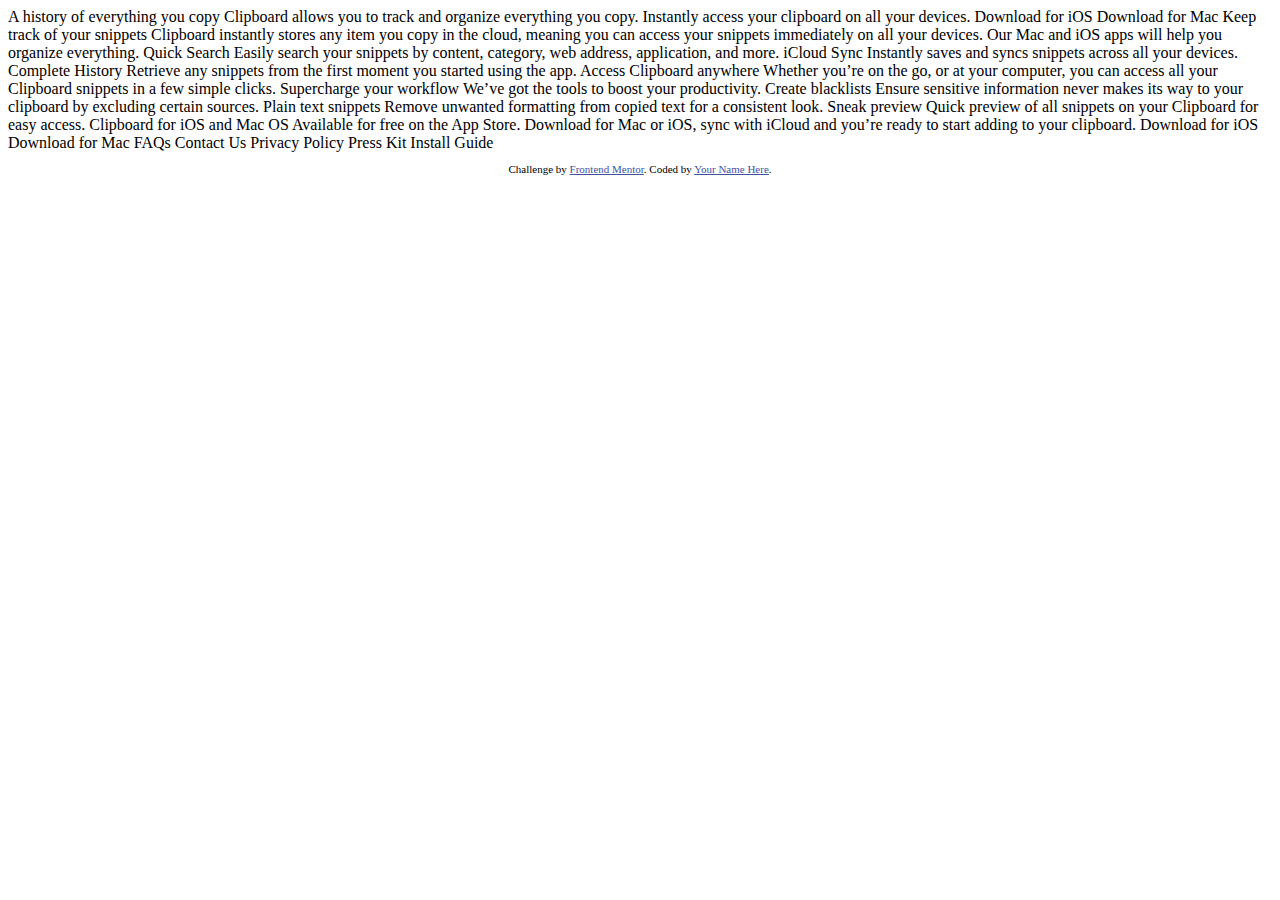
==== clipboard-landing-page-master/index.html @ a3b948dc "Next Challenge" ====
<!DOCTYPE html>
<html lang="en">
<head>
  <meta charset="UTF-8">
  <meta name="viewport" content="width=device-width, initial-scale=1.0"> <!-- displays site properly based on user's device -->

  <link rel="icon" type="image/png" sizes="32x32" href="./images/favicon-32x32.png">
  
  <title>Frontend Mentor | Clipboard landing page</title>

  <!-- Feel free to remove these styles or customise in your own stylesheet 👍 -->
  <style>
    .attribution { font-size: 11px; text-align: center; }
    .attribution a { color: hsl(228, 45%, 44%); }
  </style>
</head>
<body>

  A history of everything you copy

  Clipboard allows you to track and organize everything you 
  copy. Instantly access your clipboard on all your devices.

  Download for iOS
  Download for Mac

  Keep track of your snippets

  Clipboard instantly stores any item you copy in the cloud, 
  meaning you can access your snippets immediately on all your 
  devices. Our Mac and iOS apps will help you organize everything.

  Quick Search

  Easily search your snippets by content, category, web address, application, and more.

  iCloud Sync

  Instantly saves and syncs snippets across all your devices.

  Complete History

  Retrieve any snippets from the first moment you started using the app.

  Access Clipboard anywhere

  Whether you’re on the go, or at your computer, you can access all your Clipboard 
  snippets in a few simple clicks.

  Supercharge your workflow

  We’ve got the tools to boost your productivity.

  Create blacklists

  Ensure sensitive information never makes its way to your clipboard by excluding certain sources.

  Plain text snippets

  Remove unwanted formatting from copied text for a consistent look.

  Sneak preview

  Quick preview of all snippets on your Clipboard for easy access.

  Clipboard for iOS and Mac OS

  Available for free on the App Store. Download for Mac or iOS, sync with iCloud 
  and you’re ready to start adding to your clipboard.

  Download for iOS
  Download for Mac

  FAQs
  Contact Us
  Privacy Policy
  Press Kit
  Install Guide
  
  <footer>
    <p class="attribution">
      Challenge by <a href="https://www.frontendmentor.io?ref=challenge" target="_blank">Frontend Mentor</a>. 
      Coded by <a href="#">Your Name Here</a>.
    </p>
  </footer>
</body>
</html>
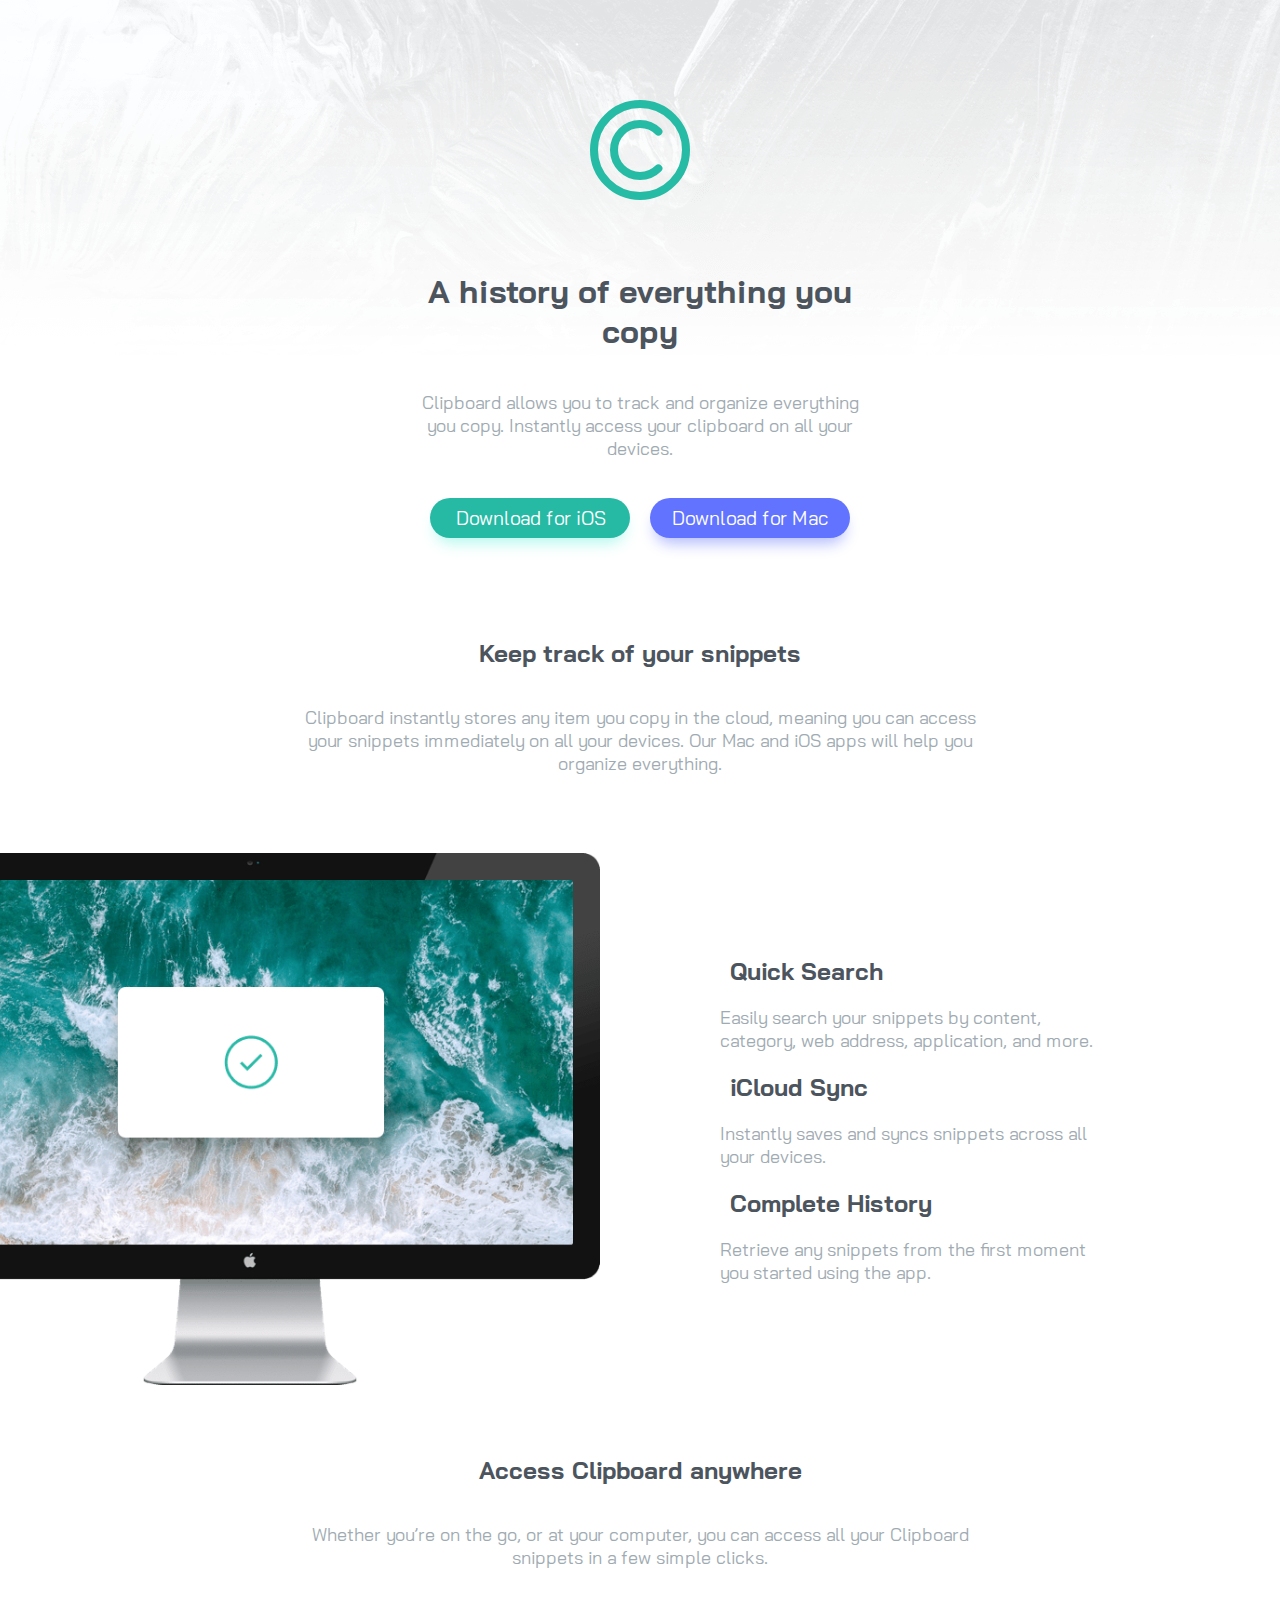
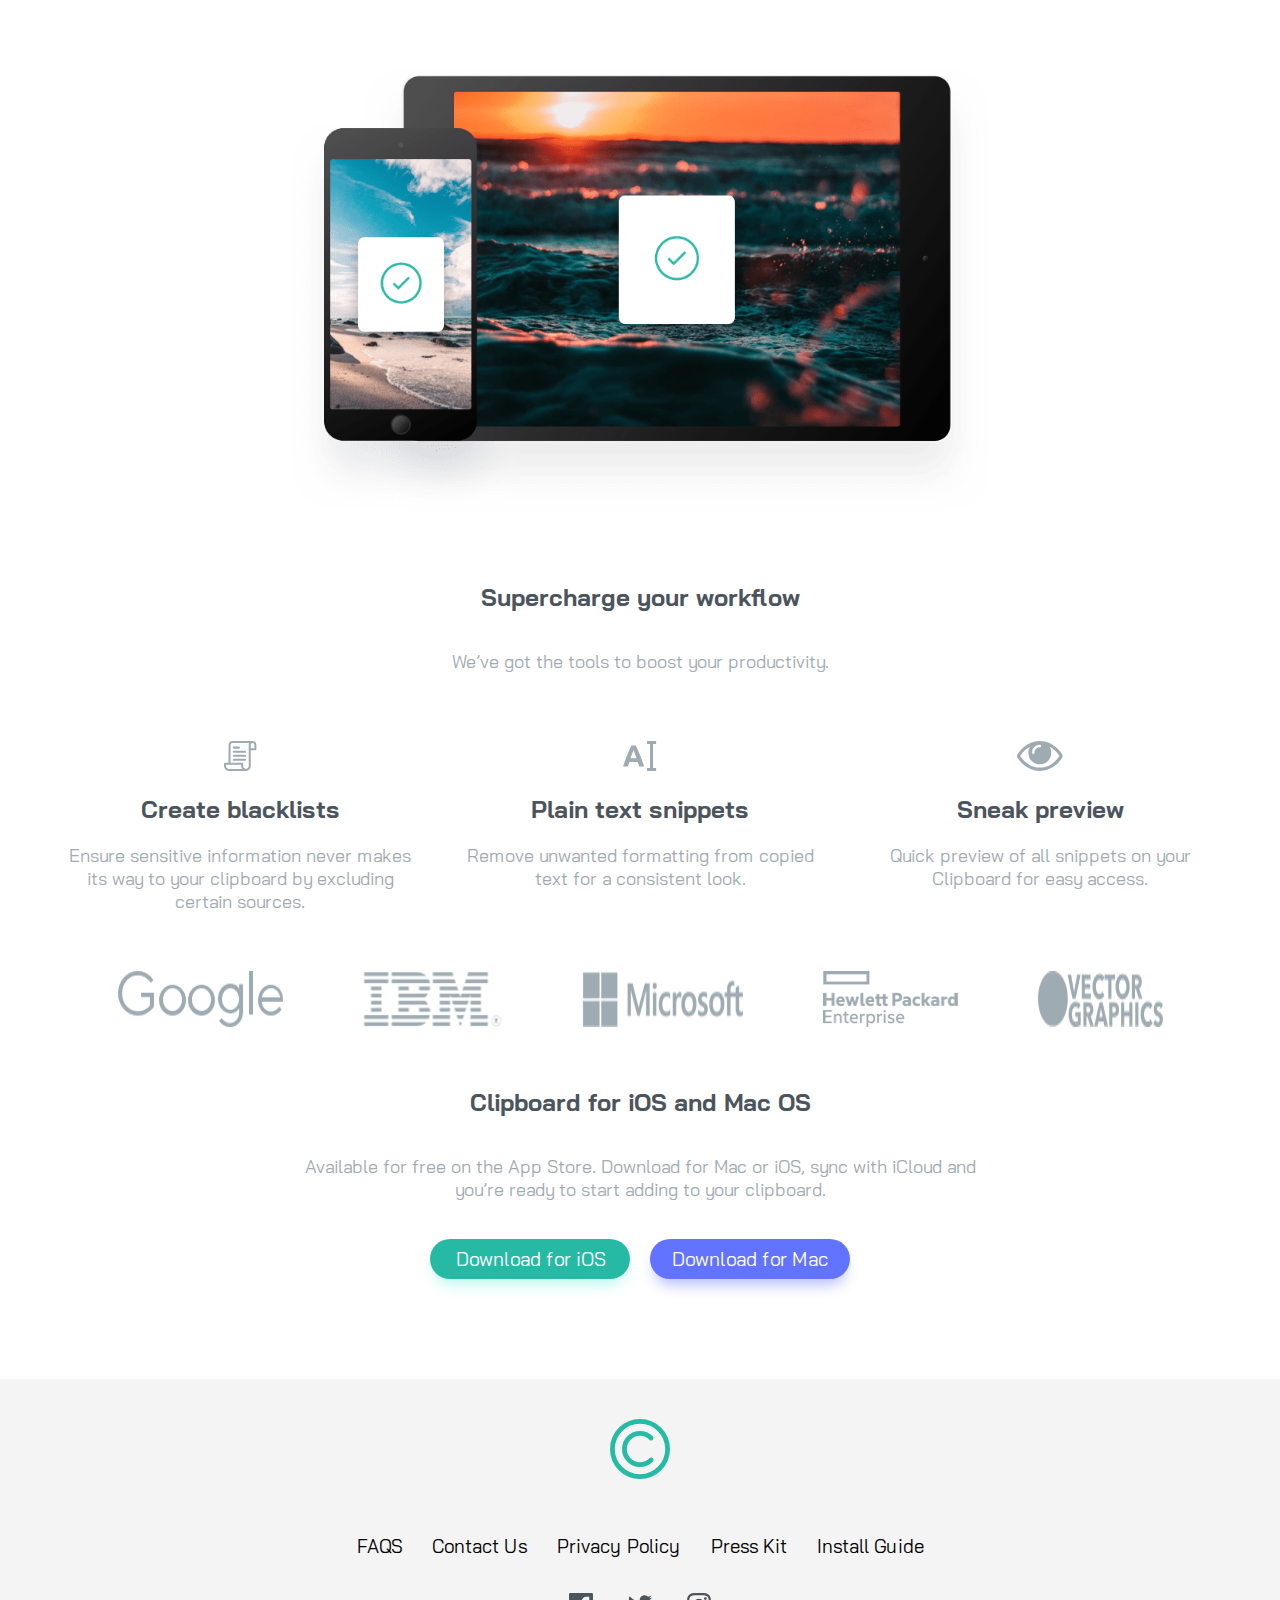
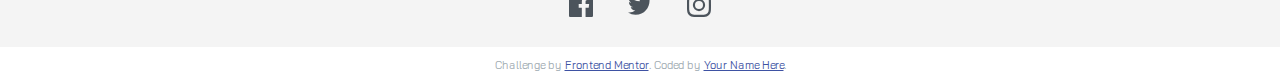
==== commit 34125ede: "Finished, could use some spacing adjustments but ultimately finished" ====
--- a/clipboard-landing-page-master/index.html
+++ b/clipboard-landing-page-master/index.html
@@ -5,9 +5,11 @@
   <meta name="viewport" content="width=device-width, initial-scale=1.0"> <!-- displays site properly based on user's device -->
 
   <link rel="icon" type="image/png" sizes="32x32" href="./images/favicon-32x32.png">
-  
+  <link rel="stylesheet" href="styles.css">
   <title>Frontend Mentor | Clipboard landing page</title>
-
+  <link rel="preconnect" href="https://fonts.googleapis.com">
+  <link rel="preconnect" href="https://fonts.gstatic.com" crossorigin>
+  <link href="https://fonts.googleapis.com/css2?family=Bai+Jamjuree:wght@400;600&display=swap" rel="stylesheet">
   <!-- Feel free to remove these styles or customise in your own stylesheet 👍 -->
   <style>
     .attribution { font-size: 11px; text-align: center; }
@@ -15,67 +17,98 @@
   </style>
 </head>
 <body>
-
-  A history of everything you copy
-
+  <div class="header">
+  <img src="images/logo.svg">
+  <h1> A history of everything you copy </h1>
+  <p>
   Clipboard allows you to track and organize everything you 
   copy. Instantly access your clipboard on all your devices.
+  </p>
+  <div class="buttons">
+  <button class="ios">Download for iOS</button>
+  <button class="mac">Download for Mac</button>
+  </div>
+  </div>
 
-  Download for iOS
-  Download for Mac
+  <div class="content">
+  <h2>Keep track of your snippets</h2>
+  <p>Clipboard instantly stores any item you copy in the cloud, 
+  meaning you can access your snippets immediately on all your 
+  devices. Our Mac and iOS apps will help you organize everything. </p>
 
-  Keep track of your snippets
+  <div class="hero">
+  <img src="images/image-computer.png" class="png">
+  <div class="text">
+  <h2>Quick Search</h2>
+  <p>Easily search your snippets by content, category, web address, application, and more.</p>
 
-  Clipboard instantly stores any item you copy in the cloud, 
-  meaning you can access your snippets immediately on all your 
-  devices. Our Mac and iOS apps will help you organize everything.
+  <h2>iCloud Sync</h2>
+  <p>Instantly saves and syncs snippets across all your devices.</p>
 
-  Quick Search
+  <h2>Complete History</h2>
+  <p>Retrieve any snippets from the first moment you started using the app.</p>
 
-  Easily search your snippets by content, category, web address, application, and more.
+  </div>
+</div>
 
-  iCloud Sync
+<h2>Access Clipboard anywhere</h2>
+<p>Whether you’re on the go, or at your computer, you can access all your Clipboard 
+snippets in a few simple clicks.</p>
+  <img src="images/image-devices.png" class="png">
 
-  Instantly saves and syncs snippets across all your devices.
+  <h2>Supercharge your workflow</h2>
+  <p>We’ve got the tools to boost your productivity.</p>
 
-  Complete History
 
-  Retrieve any snippets from the first moment you started using the app.
+  <div class="aspects">
+    <div class="aspect">
+  <img src="images/icon-blacklist.svg" alt="">
+  <h2>Create blacklists</h2>
+  <p>Ensure sensitive information never makes its way to your clipboard by excluding certain sources.</p>
+      </div>
+      <div class="aspect">
+  <img src="images/icon-text.svg">
+  <h2>Plain text snippets</h2>
+  <p>Remove unwanted formatting from copied text for a consistent look.</p>
+ </div>
+ <div class="aspect">
+  <img src="images/icon-preview.svg" alt="">
+  <h2>Sneak preview</h2>
+  <p>Quick preview of all snippets on your Clipboard for easy access.</p>
+</div>
+</div>
+<div class="logos">
+  <img src="images/logo-google.png" alt="" class="logo">
+  <img src="images/logo-ibm.png" class="logo">
+  <img src="images/logo-microsoft.png" alt="" class="logo">
+  <img src="images/logo-hp.png" alt="" class="logo">
+  <img src="images/logo-vector-graphics.png" alt="" class="logo">
+  </div>
 
-  Access Clipboard anywhere
+  <h2>Clipboard for iOS and Mac OS</h2>
 
-  Whether you’re on the go, or at your computer, you can access all your Clipboard 
-  snippets in a few simple clicks.
-
-  Supercharge your workflow
-
-  We’ve got the tools to boost your productivity.
-
-  Create blacklists
-
-  Ensure sensitive information never makes its way to your clipboard by excluding certain sources.
-
-  Plain text snippets
-
-  Remove unwanted formatting from copied text for a consistent look.
-
-  Sneak preview
-
-  Quick preview of all snippets on your Clipboard for easy access.
-
-  Clipboard for iOS and Mac OS
-
-  Available for free on the App Store. Download for Mac or iOS, sync with iCloud 
-  and you’re ready to start adding to your clipboard.
-
-  Download for iOS
-  Download for Mac
-
-  FAQs
-  Contact Us
-  Privacy Policy
-  Press Kit
-  Install Guide
+  <p>Available for free on the App Store. Download for Mac or iOS, sync with iCloud 
+  and you’re ready to start adding to your clipboard.</p>
+  <div class="buttons">
+  <button class="ios">Download for iOS</button>
+  <button class="mac">Download for Mac</button>
+  </div>
+</div>
+  <div class="footer">
+    <img src="images/logo.svg" alt="">
+    <div class="links">
+  <h3>FAQS</h3>
+  <h3>Contact Us</h3>
+  <h3>Privacy Policy</h3>
+  <h3>Press Kit</h3>
+  <h3>Install Guide</h3>
+  </div>
+  <div class="socials">
+    <img src="images/icon-facebook.svg" alt="" class="svg">
+    <img src="images/icon-twitter.svg" alt="" class="svg">
+    <img src="images/icon-instagram.svg" alt="" class="svg">
+  </div>
+  </div>
   
   <footer>
     <p class="attribution">
--- a/clipboard-landing-page-master/styles.css
+++ b/clipboard-landing-page-master/styles.css
@@ -0,0 +1,196 @@
+/* universal styles */
+
+* {
+    font-family: 'Bai Jamjuree', sans-serif;
+}
+body {
+    margin: 0px;
+}
+ h1{
+    padding-left: 10px;
+    padding-right: 10px;
+}
+
+p {
+    font-size: 18px;
+    font-weight: 400;
+    color: hsl(201, 11%, 66%);
+    padding-left: 20px;
+    padding-right: 20px;
+}
+
+h1 {
+    font-size: 32px;
+    font-weight: 700;
+    color: hsl(210, 10%, 33%);
+}
+h2 {
+    font-size: 24px;
+    font-weight: 700;
+    color: hsl(210, 10%, 33%);
+    padding-left: 30px;
+    padding-right: 30px;
+}
+
+h3 {
+    font-weight: 400;
+    margin: 15px;
+}
+
+/* Buttons */
+
+button {
+    color: white;
+    border-radius: 30px;
+    border: none;
+    height: 40px;
+    width: 300px;
+    margin-top: 20px;
+    font-size: 1.2rem;
+}
+.ios{
+    background-color:hsl(171, 66%, 44%);
+    box-shadow: 0px 10px 15px -5px hsl(171, 83%, 84%);
+}
+.mac{
+    background-color: hsl(233, 100%, 69%);
+    border-color:hsl(233, 56%, 55%);
+    box-shadow: 0px 10px 15px -5px hsl(233, 93%, 84%);
+}
+
+
+/* Header  */
+
+.header {
+    display: flex;
+    flex-direction: column;
+    align-items: center;
+    text-align: center;
+    background-image: url(images/bg-header-mobile.png);
+    background-repeat: no-repeat;
+    margin-bottom: 80px;
+}
+
+.header >img{
+    width: 100px;
+    height: 100px;
+    margin-top: 100px;
+    margin-bottom: 50px;
+}
+
+/* Main Content */
+.content {
+    display: flex;
+    flex-direction: column;
+    align-items: center;
+    text-align: center;
+    margin-bottom: 100px;
+}
+
+.png {
+    width: 300px;
+}
+
+.logo {
+    margin: 40px;
+}
+
+/* 
+footer */
+
+.footer{
+    background-color: rgb(244, 244, 244);
+    display: flex;
+    flex-direction: column;
+    align-items: center;
+    padding-bottom: 30px;
+}
+.footer > img {
+    width: 60px;
+    margin: 40px;
+}
+.socials {
+    display: flex;
+    align-items: center;
+    gap: 35px;
+    margin-top: 20px;
+}
+
+/* Desktop Version */
+
+@media only screen and (min-width: 600px) {
+    .header {
+        background-image: url(images/bg-header-desktop.png);
+        padding-left: 400px;
+        padding-right: 400px;
+    }
+    .content > h2, .content > p {
+        padding-left: 300px;
+        padding-right: 300px;
+    }
+    button{
+        width:200px;
+    }
+    .buttons {
+        display: flex;
+        gap: 20px;
+    }
+    .hero {
+        display: flex;
+        margin-top: 60px;
+        margin-bottom: 50px;
+    }
+    .hero >img {
+        width: 700px;
+        margin-left: -100px;
+    }
+    .text {
+        text-align: left;
+        margin-left: 100px;
+        margin-right: 150px;
+        align-content: center;
+    }
+    .content > img{
+        width: 700px;
+        margin-top: 80px;
+        margin-bottom: 50px;
+    }
+    .aspects {
+        display: flex;
+        margin-top: 50px;
+    }
+
+    .aspect {
+        width: 400px;
+    }
+
+    .aspect > img {
+        height: 30px;
+    }
+
+    .logos {
+        display: flex;
+        justify-content: center;
+        align-content: center;
+    }
+
+    .links {
+        display: flex;
+        flex-direction: row;
+    }
+    h3:hover {
+        color:hsl(171, 66%, 44%);
+    }
+
+    .svg:hover{
+        filter: invert(0.21) sepia(0.5) saturate(15.4) hue-rotate(126deg) brightness(1);
+    }
+
+
+
+
+
+
+    
+
+}